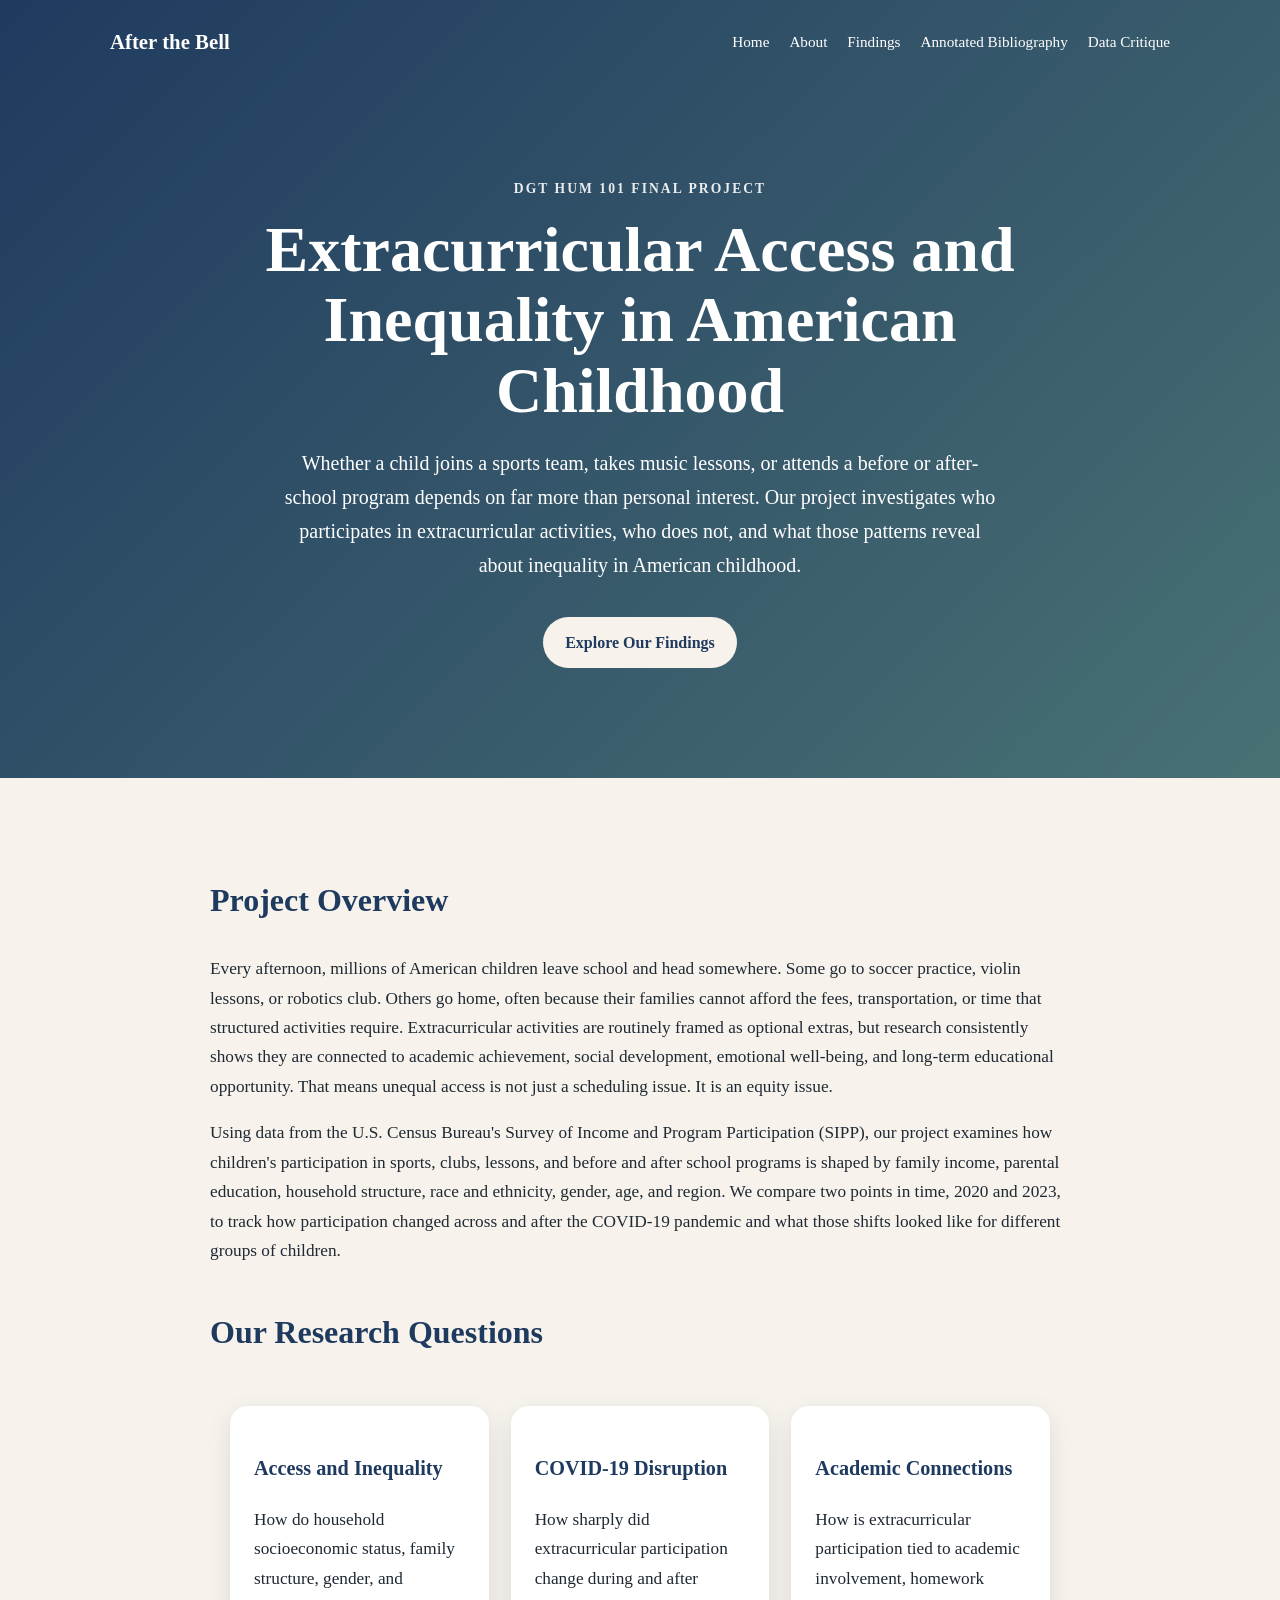
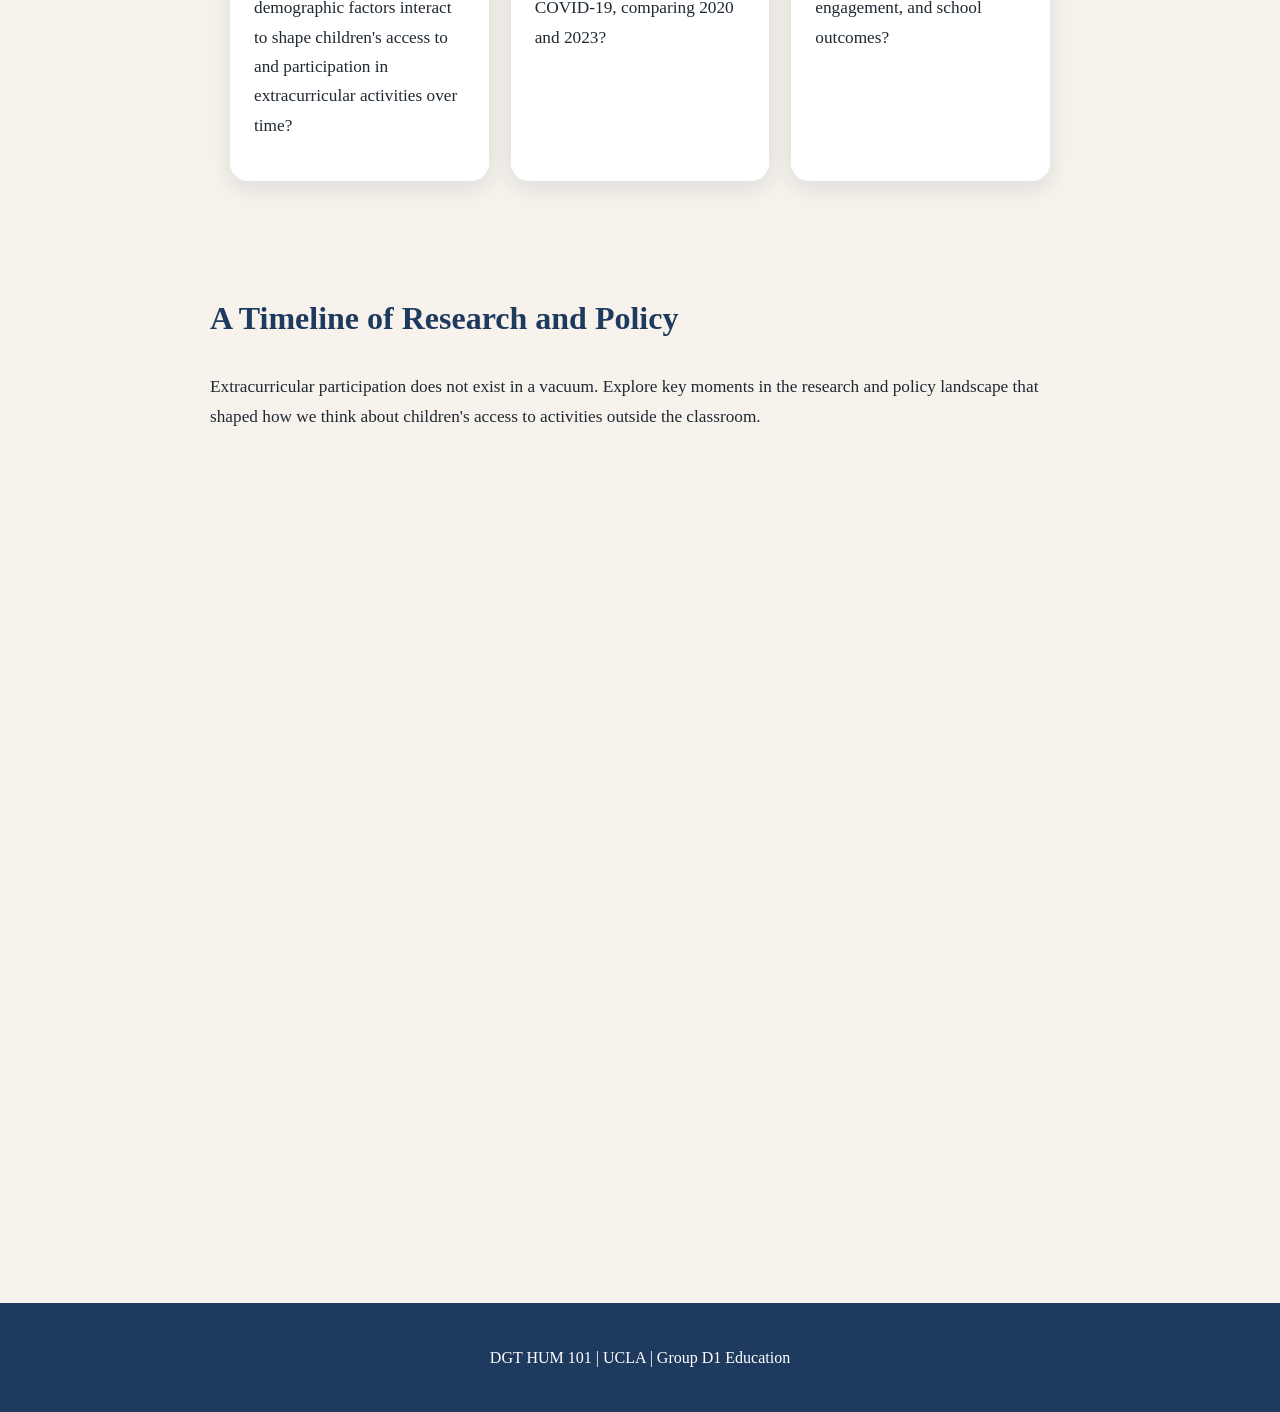
==== index.html @ 501446f0 "Increase iframe height from 650 to 750 pixels" ====
<!DOCTYPE html>
<html lang="en">
<head>
  <meta charset="UTF-8">
  <meta name="viewport" content="width=device-width, initial-scale=1.0">
  <title>After the Bell</title>
  <link rel="stylesheet" href="styles.css">
</head>
<body>

  <header class="site-header">
    <nav class="navbar">
      <a class="logo" href="index.html">After the Bell</a>
      <div class="nav-links">
        <a href="index.html">Home</a>
        <a href="about.html">About</a>
        <a href="findings.html">Findings</a>
        <a href="annotated-bibliography.html">Annotated Bibliography</a>
        <a href="data-critique.html">Data Critique</a>
      </div>
    </nav>

    <section class="hero">
      <p class="eyebrow">DGT HUM 101 Final Project</p>
      <h1>Extracurricular Access and Inequality in American Childhood</h1>
      <p class="hero-text">
        Whether a child joins a sports team, takes music lessons, or attends a before or after-school program depends on far more than personal interest. 
        Our project investigates who participates in extracurricular activities, who does not, and what those patterns reveal about inequality in American childhood.
      </p>
      <a class="button" href="findings.html">Explore Our Findings</a>
    </section>
  </header>

  <main>
    <section class="content-section">
    <section>
      <h2>Project Overview</h2>
      <p>
        Every afternoon, millions of American children leave school and head somewhere. 
        Some go to soccer practice, violin lessons, or robotics club. Others go home, often because their families cannot afford the fees, 
        transportation, or time that structured activities require. Extracurricular activities are routinely framed as optional extras,
        but research consistently shows they are connected to academic achievement, social development, emotional well-being, and long-term educational opportunity.
        That means unequal access is not just a scheduling issue. It is an equity issue.
      </p>

      <p>
        Using data from the U.S. Census Bureau's Survey of Income and Program Participation (SIPP), our project examines how children's participation in sports, 
        clubs, lessons, and before and after school programs is shaped by family income, parental education, household structure, race and ethnicity, gender, age, and region.
        We compare two points in time, 2020 and 2023, to track how participation changed across and after the COVID-19 pandemic and what those shifts looked like for different groups of children.
      </p>
    </section>

    <section>
      <h2>Our Research Questions</h2>
      <section class="cards">
        <article class="card">
          <h3>Access and Inequality</h3>
          <p>
            How do household socioeconomic status, family structure, gender, 
            and demographic factors interact to shape children's access to and participation in extracurricular activities over time?
          </p>
        </article>
  
        <article class="card">
          <h3>COVID-19 Disruption</h3>
          <p>
            How sharply did extracurricular participation change during and after COVID-19, comparing 2020 and 2023?
          </p>
        </article>
  
        <article class="card">
          <h3>Academic Connections</h3>
          <p>
            How is extracurricular participation tied to academic involvement, homework engagement, and school outcomes?
          </p>
        </article>
      </section>
     </section>

    <section>
      <h2>A Timeline of Research and Policy</h2>
      <p>
        Extracurricular participation does not exist in a vacuum. 
        Explore key moments in the research and policy landscape that shaped how we think 
        about children's access to activities outside the classroom.
      </p>

  <iframe
    src="https://cdn.knightlab.com/libs/timeline3/latest/embed/index.html?source=v2%3A2PACX-1vSemDMV5CW2QLBp4f_fW7P8PkrHpYRoCWIh-rMMzMi64seIf9PLdhzo-gPK044w-U2BcQFvkcOvZOTp&font=Default&lang=en&initial_zoom=2"
    width="90%"
    height="750"
    frameborder="0"
    allowfullscreen>
  </iframe>
</section>
    
    
  </main>

  <footer>
    <p>DGT HUM 101 | UCLA | Group D1 Education</p>
  </footer>

</body>
</html>
---- styles.css ----
* {
  box-sizing: border-box;
}

body {
  margin: 0;
  font-family: Georgia, "Times New Roman", serif;
  color: #1f2933;
  background: #f7f3ec;
  line-height: 1.7;
}

.navbar {
  max-width: 1100px;
  margin: 0 auto;
  padding: 24px 20px;
  display: flex;
  justify-content: space-between;
  align-items: center;
}

.logo {
  font-size: 1.3rem;
  font-weight: bold;
  color: #ffffff;
  text-decoration: none;
}

.nav-links {
  display: flex;
  gap: 20px;
}

.nav-links a {
  color: #ffffff;
  text-decoration: none;
  font-size: 0.95rem;
}

.nav-links a:hover {
  text-decoration: underline;
}

.site-header {
  background: linear-gradient(135deg, #1f3a5f, #497174);
  color: white;
  min-height: 70vh;
}

.page-header {
  background: linear-gradient(135deg, #1f3a5f, #497174);
  color: white;
}

.hero {
  max-width: 900px;
  margin: 0 auto;
  padding: 80px 20px 110px;
  text-align: center;
}

.page-title {
  max-width: 900px;
  margin: 0 auto;
  padding: 50px 20px 70px;
  text-align: center;
}

.eyebrow {
  text-transform: uppercase;
  letter-spacing: 0.15em;
  font-size: 0.85rem;
  font-weight: bold;
  opacity: 0.9;
}

h1 {
  font-size: clamp(2.3rem, 5vw, 4.8rem);
  line-height: 1.1;
  margin: 15px 0;
}

h2 {
  color: #1f3a5f;
  margin-top: 40px;
  font-size: 2rem;
}

h3 {
  color: #1f3a5f;
}

.hero-text {
  font-size: 1.25rem;
  max-width: 720px;
  margin: 20px auto 35px;
}

.button {
  display: inline-block;
  background: #f7f3ec;
  color: #1f3a5f;
  padding: 12px 22px;
  border-radius: 999px;
  text-decoration: none;
  font-weight: bold;
}

.button:hover {
  background: #ffffff;
}

.content-section {
  max-width: 900px;
  margin: 0 auto;
  padding: 55px 20px;
  font-size: 1.08rem;
}

.intro {
  font-size: 1.25rem;
  color: #334e68;
  border-left: 5px solid #497174;
  padding-left: 18px;
}

.highlight {
  background: #e8ded1;
  padding: 18px;
  border-radius: 14px;
  font-weight: bold;
}

.bibliography-section {
  max-width: 980px;
}

.bibliography-entry {
  background: #ffffff;
  border-radius: 18px;
  box-shadow: 0 10px 30px rgba(31, 58, 95, 0.12);
  margin-bottom: 24px;
  padding: 28px 32px;
}

.citation {
  margin: 0 0 16px;
  padding-left: 3em;
  text-indent: -3em;
}

.annotation {
  margin: 0 0 0 3em;
  color: #334e68;
}

cite {
  font-style: italic;
}

.findings-section {
  max-width: 1180px;
}

.findings-intro {
  max-width: 820px;
  margin: 0 auto 36px;
  text-align: center;
  color: #334e68;
  font-size: 1.15rem;
}

.finding {
  background: #ffffff;
  border-radius: 18px;
  box-shadow: 0 10px 30px rgba(31, 58, 95, 0.12);
  margin: 34px 0;
  overflow: hidden;
}

.map-image {
  display: block;
  width: min(620px, 100%);
  margin: 0 auto 38px;
  background: #ffffff;
  border: 1px solid #e8ded1;
  border-radius: 10px;
  box-shadow: 0 8px 24px rgba(31, 58, 95, 0.1);
}

.finding-text {
  padding: 30px 34px 12px;
}

.finding-label {
  color: #497174;
  font-weight: bold;
  letter-spacing: 0.12em;
  text-transform: uppercase;
  font-size: 0.78rem;
  margin: 0 0 10px;
}

.finding h2 {
  margin: 0 0 18px;
  font-size: clamp(1.55rem, 3vw, 2.2rem);
}

.finding h3 {
  margin-bottom: 8px;
}

.chart-image {
  display: block;
  width: min(760px, calc(100% - 48px));
  margin: 20px auto 30px;
  background: #ffffff;
  border: 1px solid #e8ded1;
  border-radius: 10px;
}

.interactive-chart {
  --chart-height: 560px;
  display: block;
  width: min(960px, calc(100% - 48px));
  margin: 20px auto 30px;
  background: #ffffff;
  border: 1px solid #e8ded1;
  border-radius: 10px;
  overflow: hidden;
}

.interactive-chart iframe {
  display: block;
  width: 100%;
  height: var(--chart-height);
  border: 0;
  background: #ffffff;
}

.interactive-chart.chart-medium {
  --chart-height: 560px;
}

.interactive-chart.chart-tall {
  --chart-height: 780px;
}

.interactive-chart.chart-map {
  --chart-height: 840px;
}

.timeline-section {
  max-width: 1100px;
  padding-top: 0;
}

.table-wrapper {
  overflow-x: auto;
  background: #ffffff;
  border-radius: 18px;
  box-shadow: 0 10px 30px rgba(31, 58, 95, 0.12);
}

.timeline-table {
  width: 100%;
  min-width: 850px;
  border-collapse: collapse;
}

.timeline-table th,
.timeline-table td {
  border-bottom: 1px solid #e8ded1;
  padding: 16px 18px;
  text-align: left;
  vertical-align: top;
}

.timeline-table th {
  background: #1f3a5f;
  color: #ffffff;
  font-size: 0.95rem;
}

.timeline-table td {
  background: #ffffff;
  font-size: 0.98rem;
}

.timeline-table td:first-child {
  font-weight: bold;
  color: #1f3a5f;
  white-space: nowrap;
}

.timeline-table tr:last-child td {
  border-bottom: 0;
}

.timeline-table ul {
  margin: 0;
  padding-left: 20px;
}

.timeline-table li + li {
  margin-top: 8px;
}

.cards {
  max-width: 1100px;
  margin: 0 auto;
  padding: 20px 20px 70px;
  display: grid;
  grid-template-columns: repeat(3, 1fr);
  gap: 22px;
}

.card,
.team-card {
  background: #ffffff;
  border-radius: 18px;
  padding: 24px;
  box-shadow: 0 8px 24px rgba(31, 58, 95, 0.12);
}

.team-grid {
  display: grid;
  grid-template-columns: repeat(3, 1fr);
  gap: 18px;
  margin-top: 20px;
}

footer {
  background: #1f3a5f;
  color: white;
  text-align: center;
  padding: 25px 20px;
  margin-top: 40px;
}

@media (max-width: 800px) {
  .navbar {
    flex-direction: column;
    gap: 15px;
  }

  .nav-links {
    flex-wrap: wrap;
    justify-content: center;
  }

  .cards,
  .team-grid {
    grid-template-columns: 1fr;
  }

  .finding-text {
    padding: 24px 22px 8px;
  }

  .chart-image {
    width: calc(100% - 28px);
  }

  .interactive-chart {
    width: calc(100% - 28px);
  }

  .interactive-chart.chart-medium {
    --chart-height: 620px;
  }

  .interactive-chart.chart-tall {
    --chart-height: 860px;
  }

  .interactive-chart.chart-map {
    --chart-height: 900px;
  }

  .timeline-section {
    padding-top: 20px;
  }

  .bibliography-entry {
    padding: 22px;
  }

  .citation {
    padding-left: 2em;
    text-indent: -2em;
  }

  .annotation {
    margin-left: 2em;
  }
}

.essay-card {
  background: #ffffff;
  padding: 42px;
  border-radius: 22px;
  box-shadow: 0 10px 30px rgba(31, 58, 95, 0.12);
}

.essay-card p {
  margin-bottom: 24px;
  text-indent: 2em;
}

@media (max-width: 800px) {
  .essay-card {
    padding: 24px;
  }

  .essay-card p {
    text-indent: 0;
  }
}
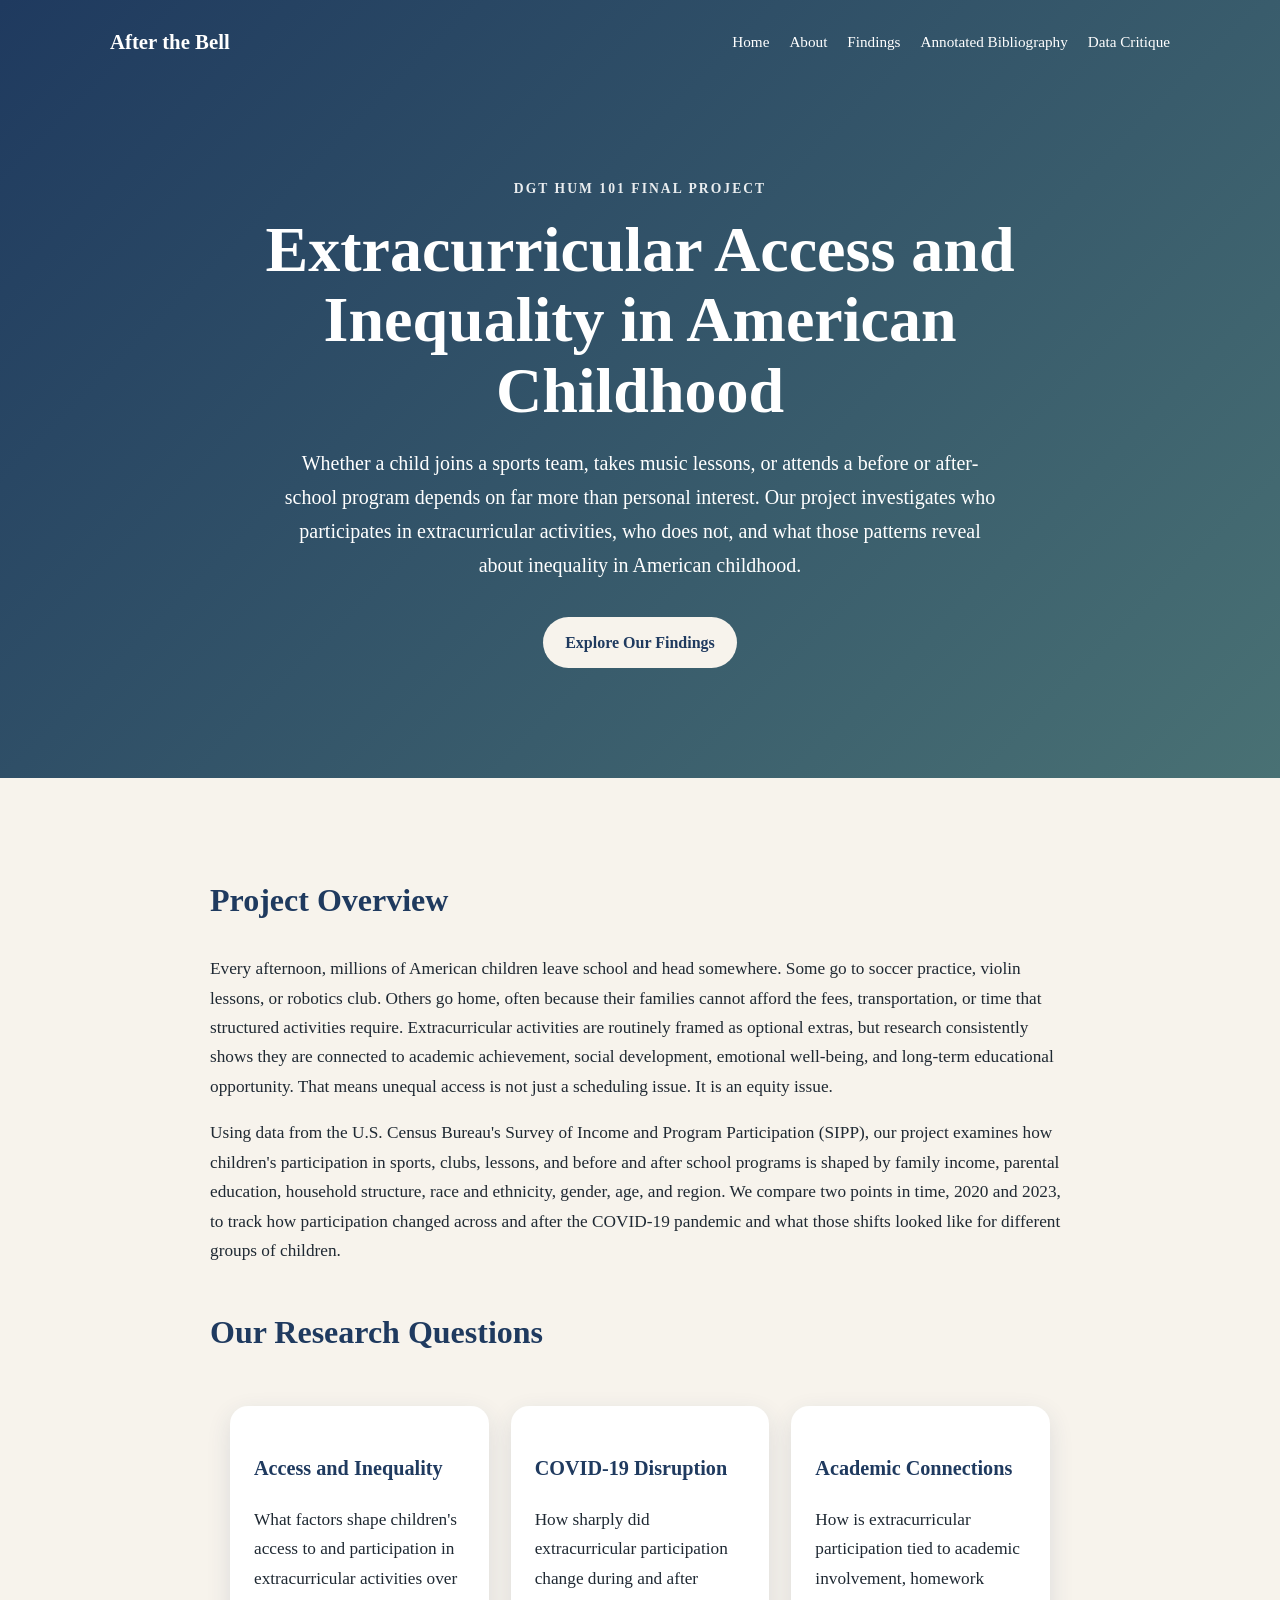
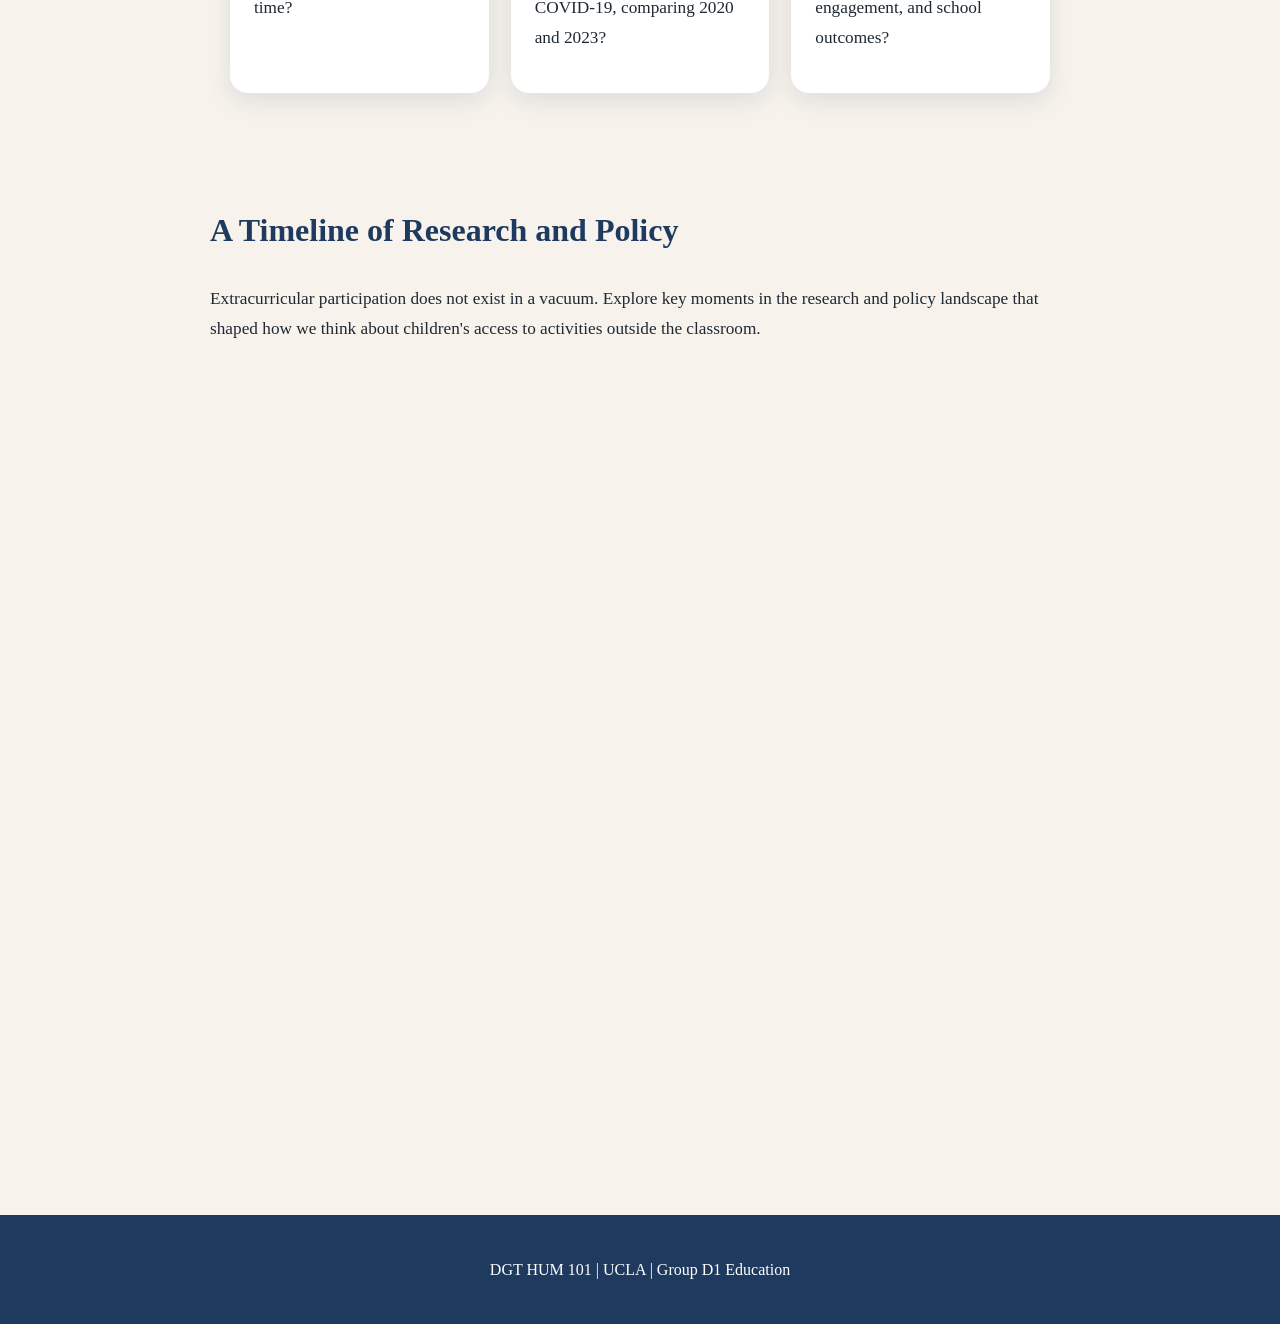
==== commit 77304214: "Changed research question 1 Changed research question phrasing based on TA feedback" ====
--- a/index.html
+++ b/index.html
@@ -56,8 +56,7 @@
         <article class="card">
           <h3>Access and Inequality</h3>
           <p>
-            How do household socioeconomic status, family structure, gender, 
-            and demographic factors interact to shape children's access to and participation in extracurricular activities over time?
+            What factors shape children's access to and participation in extracurricular activities over time? 
           </p>
         </article>
   
--- a/styles.css
+++ b/styles.css
@@ -8,6 +8,18 @@
   color: #1f2933;
   background: #f7f3ec;
   line-height: 1.7;
+}
+
+.sr-only {
+  position: absolute;
+  width: 1px;
+  height: 1px;
+  padding: 0;
+  margin: -1px;
+  overflow: hidden;
+  clip: rect(0, 0, 0, 0);
+  white-space: nowrap;
+  border: 0;
 }
 
 .navbar {
@@ -131,6 +143,14 @@
   font-weight: bold;
 }
 
+.todo-note {
+  color: #334e68;
+  background: #ffffff;
+  border: 1px dashed #497174;
+  border-radius: 10px;
+  padding: 18px;
+}
+
 .bibliography-section {
   max-width: 980px;
 }
@@ -330,6 +350,20 @@
   margin-top: 20px;
 }
 
+.team-photo {
+  display: block;
+  width: 100%;
+  aspect-ratio: 1 / 1;
+  object-fit: cover;
+  object-position: center;
+  border-radius: 10px;
+  margin-bottom: 18px;
+}
+
+.team-card h3 {
+  margin-top: 0;
+}
+
 footer {
   background: #1f3a5f;
   color: white;
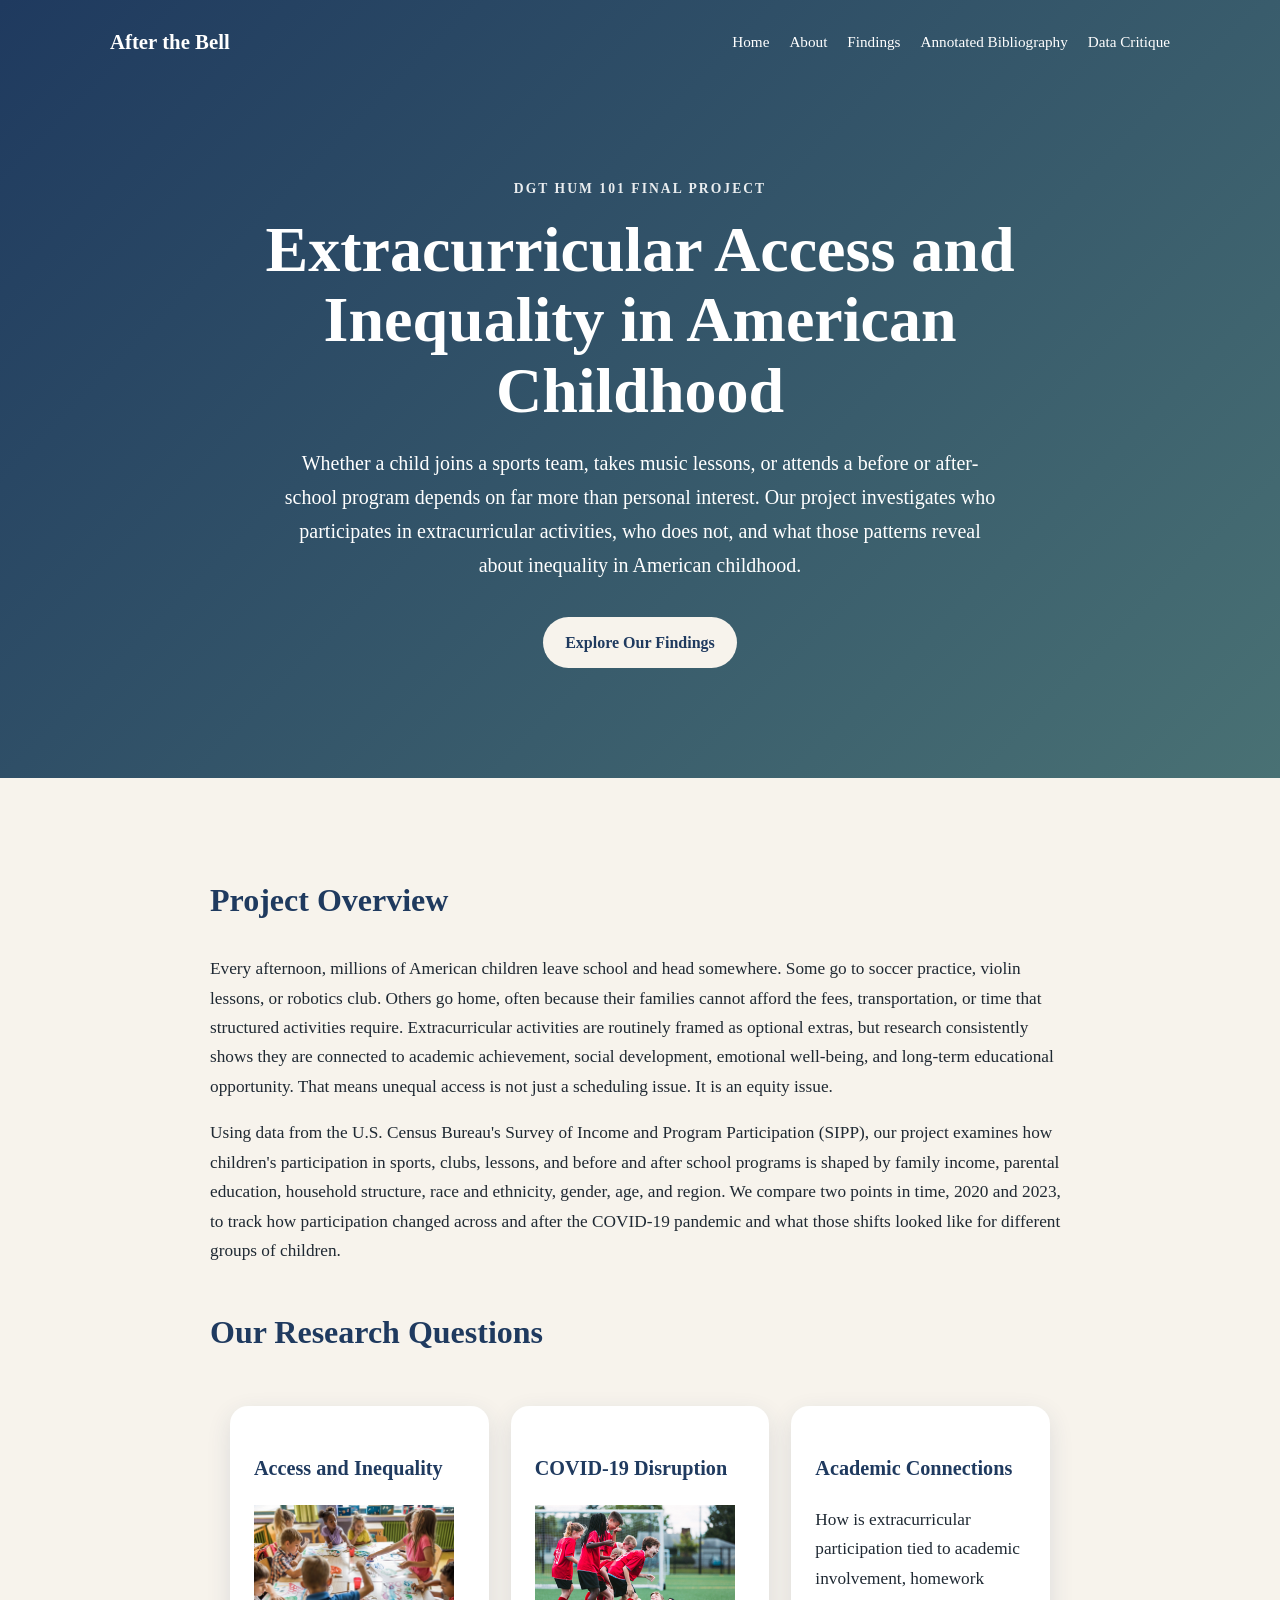
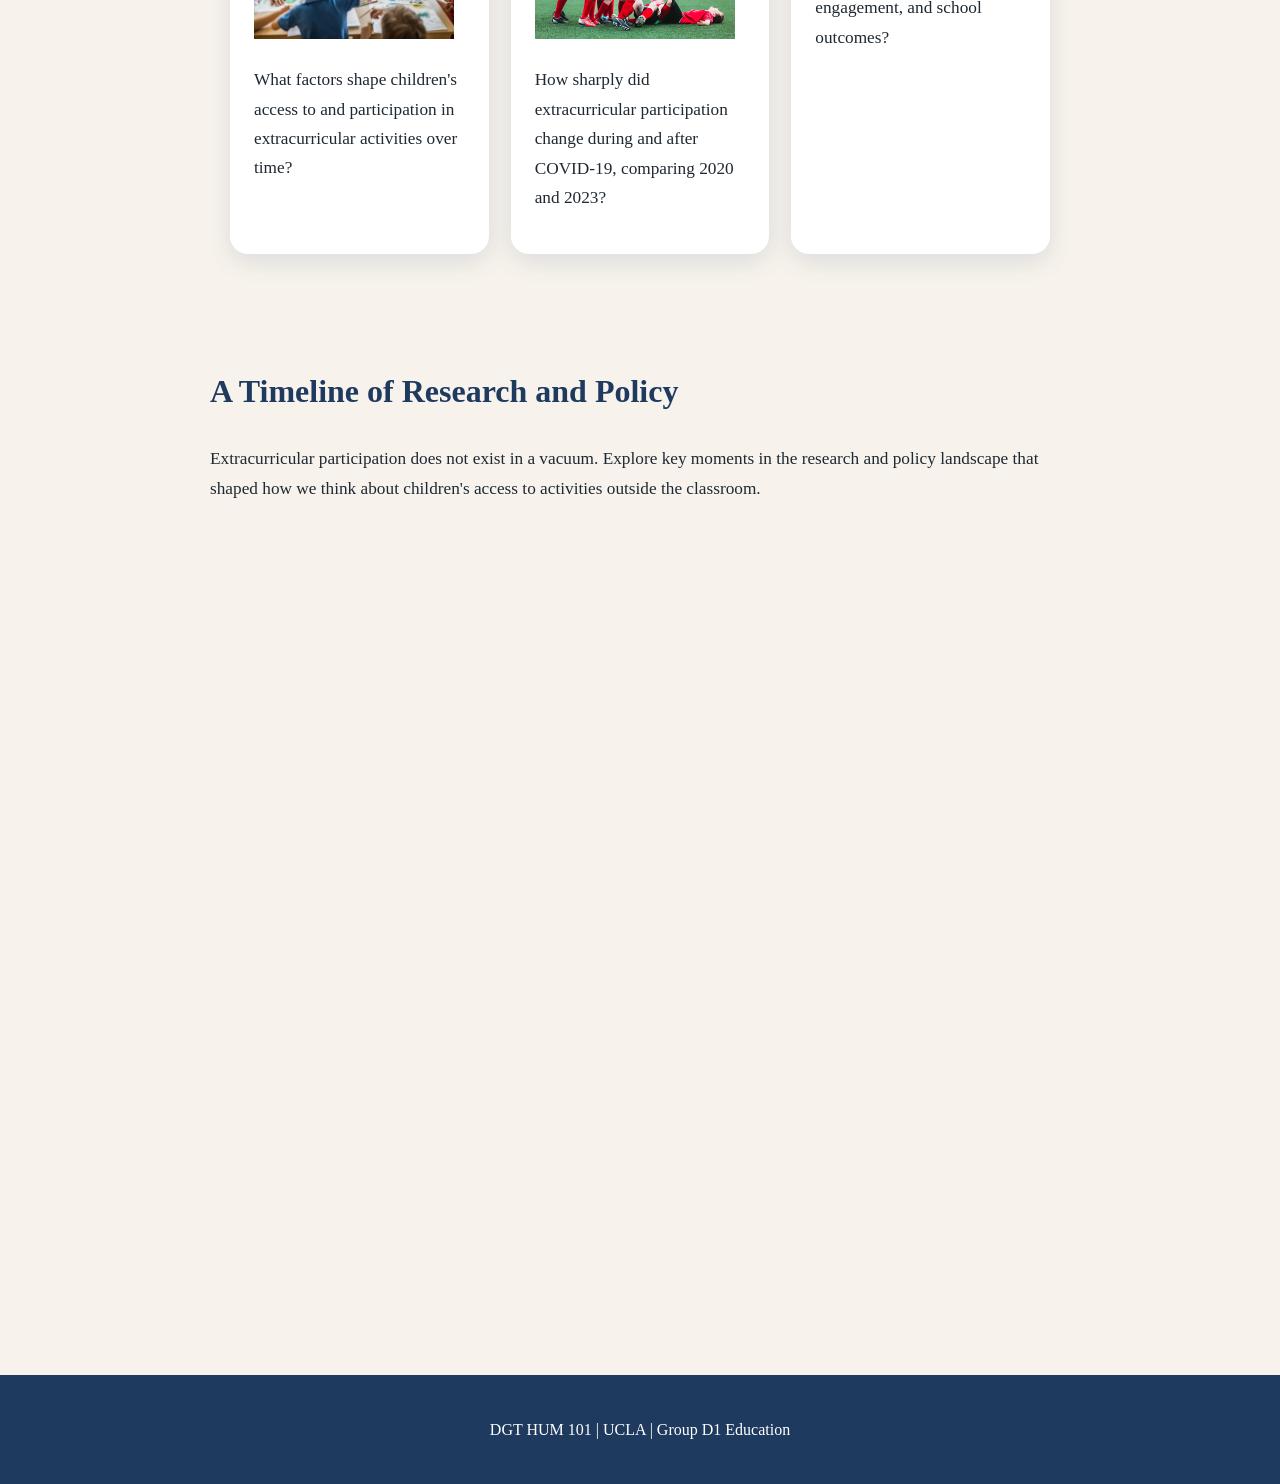
==== commit 21ee61ef: "Add images to research question cards in index.html" ====
--- a/index.html
+++ b/index.html
@@ -55,6 +55,9 @@
       <section class="cards">
         <article class="card">
           <h3>Access and Inequality</h3>
+          <img src="assets/children-painting.png"
+           alt="Children participating in activities"
+           width="200">
           <p>
             What factors shape children's access to and participation in extracurricular activities over time? 
           </p>
@@ -62,6 +65,9 @@
   
         <article class="card">
           <h3>COVID-19 Disruption</h3>
+           <img src="assets/soccer.png"
+            alt="Youth soccer activity"
+           width="200">
           <p>
             How sharply did extracurricular participation change during and after COVID-19, comparing 2020 and 2023?
           </p>
--- a/styles.css
+++ b/styles.css
@@ -156,15 +156,12 @@
 }
 
 .bibliography-entry {
-  background: #ffffff;
-  border-radius: 18px;
-  box-shadow: 0 10px 30px rgba(31, 58, 95, 0.12);
-  margin-bottom: 24px;
-  padding: 28px 32px;
+  margin: 0 0 22px;
+  padding: 0;
 }
 
 .citation {
-  margin: 0 0 16px;
+  margin: 0;
   padding-left: 3em;
   text-indent: -3em;
 }
@@ -210,6 +207,33 @@
 
 .finding-text {
   padding: 30px 34px 12px;
+}
+
+.finding-text-after {
+  padding-top: 0;
+  padding-bottom: 30px;
+}
+
+.research-question-group .figure-block {
+  border-top: 1px solid #e8ded1;
+}
+
+.research-question-group .figure-block .finding-text {
+  padding-top: 28px;
+}
+
+.research-question-group .figure-block .finding-text-after {
+  padding-top: 0;
+}
+
+.graphic-caption {
+  width: min(880px, calc(100% - 64px));
+  margin: 0 auto 28px;
+  color: #52606d;
+  font-size: 0.92rem;
+  font-style: italic;
+  line-height: 1.55;
+  text-align: center;
 }
 
 .finding-label {
@@ -243,7 +267,7 @@
   --chart-height: 560px;
   display: block;
   width: min(960px, calc(100% - 48px));
-  margin: 20px auto 30px;
+  margin: 20px auto 12px;
   background: #ffffff;
   border: 1px solid #e8ded1;
   border-radius: 10px;
@@ -417,7 +441,7 @@
   }
 
   .bibliography-entry {
-    padding: 22px;
+    margin-bottom: 18px;
   }
 
   .citation {
@@ -430,24 +454,69 @@
   }
 }
 
+.data-critique-section {
+  max-width: 1040px;
+}
+
 .essay-card {
-  background: #ffffff;
-  padding: 42px;
-  border-radius: 22px;
-  box-shadow: 0 10px 30px rgba(31, 58, 95, 0.12);
+  background: transparent;
+  padding: 0;
+  border-radius: 0;
+  box-shadow: none;
 }
 
 .essay-card p {
-  margin-bottom: 24px;
-  text-indent: 2em;
+  margin: 0 0 24px;
+  text-indent: 0;
+}
+
+.critique-visual-row {
+  display: grid;
+  gap: 30px;
+  align-items: center;
+  margin: 8px 0 28px;
+}
+
+.critique-visual-row.image-right {
+  grid-template-columns: minmax(0, 1fr) minmax(180px, 240px);
+}
+
+.critique-visual-row.image-left {
+  grid-template-columns: minmax(220px, 320px) minmax(0, 1fr);
+}
+
+.critique-copy p {
+  margin-bottom: 0;
+}
+
+.critique-image {
+  margin: 0;
+  justify-self: center;
+}
+
+.critique-image img {
+  display: block;
+  width: 100%;
+  height: auto;
+}
+
+.census-logo-figure {
+  max-width: 220px;
+}
+
+.wordcloud-figure {
+  max-width: 320px;
 }
 
 @media (max-width: 800px) {
   .essay-card {
-    padding: 24px;
-  }
-
-  .essay-card p {
-    text-indent: 0;
-  }
-}
+    padding: 0;
+  }
+
+  .critique-visual-row,
+  .critique-visual-row.image-right,
+  .critique-visual-row.image-left {
+    grid-template-columns: 1fr;
+    gap: 18px;
+  }
+}
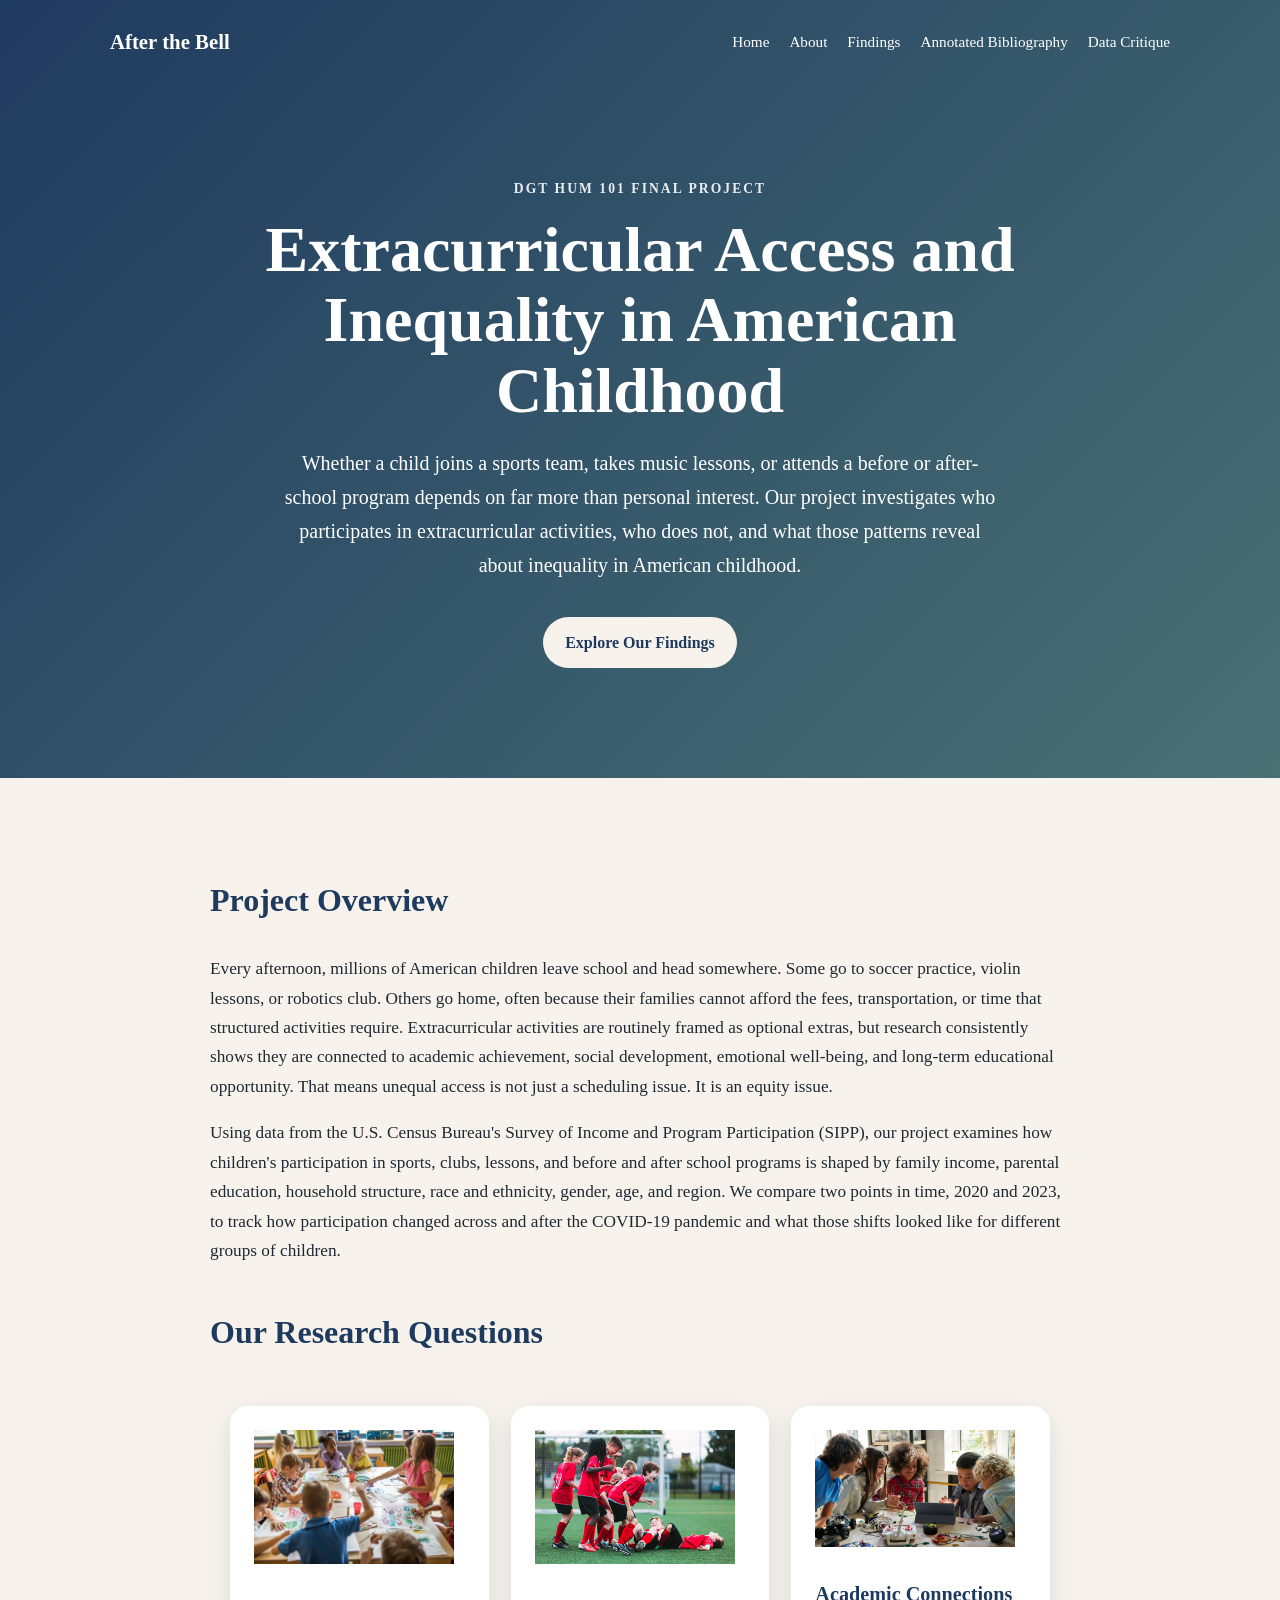
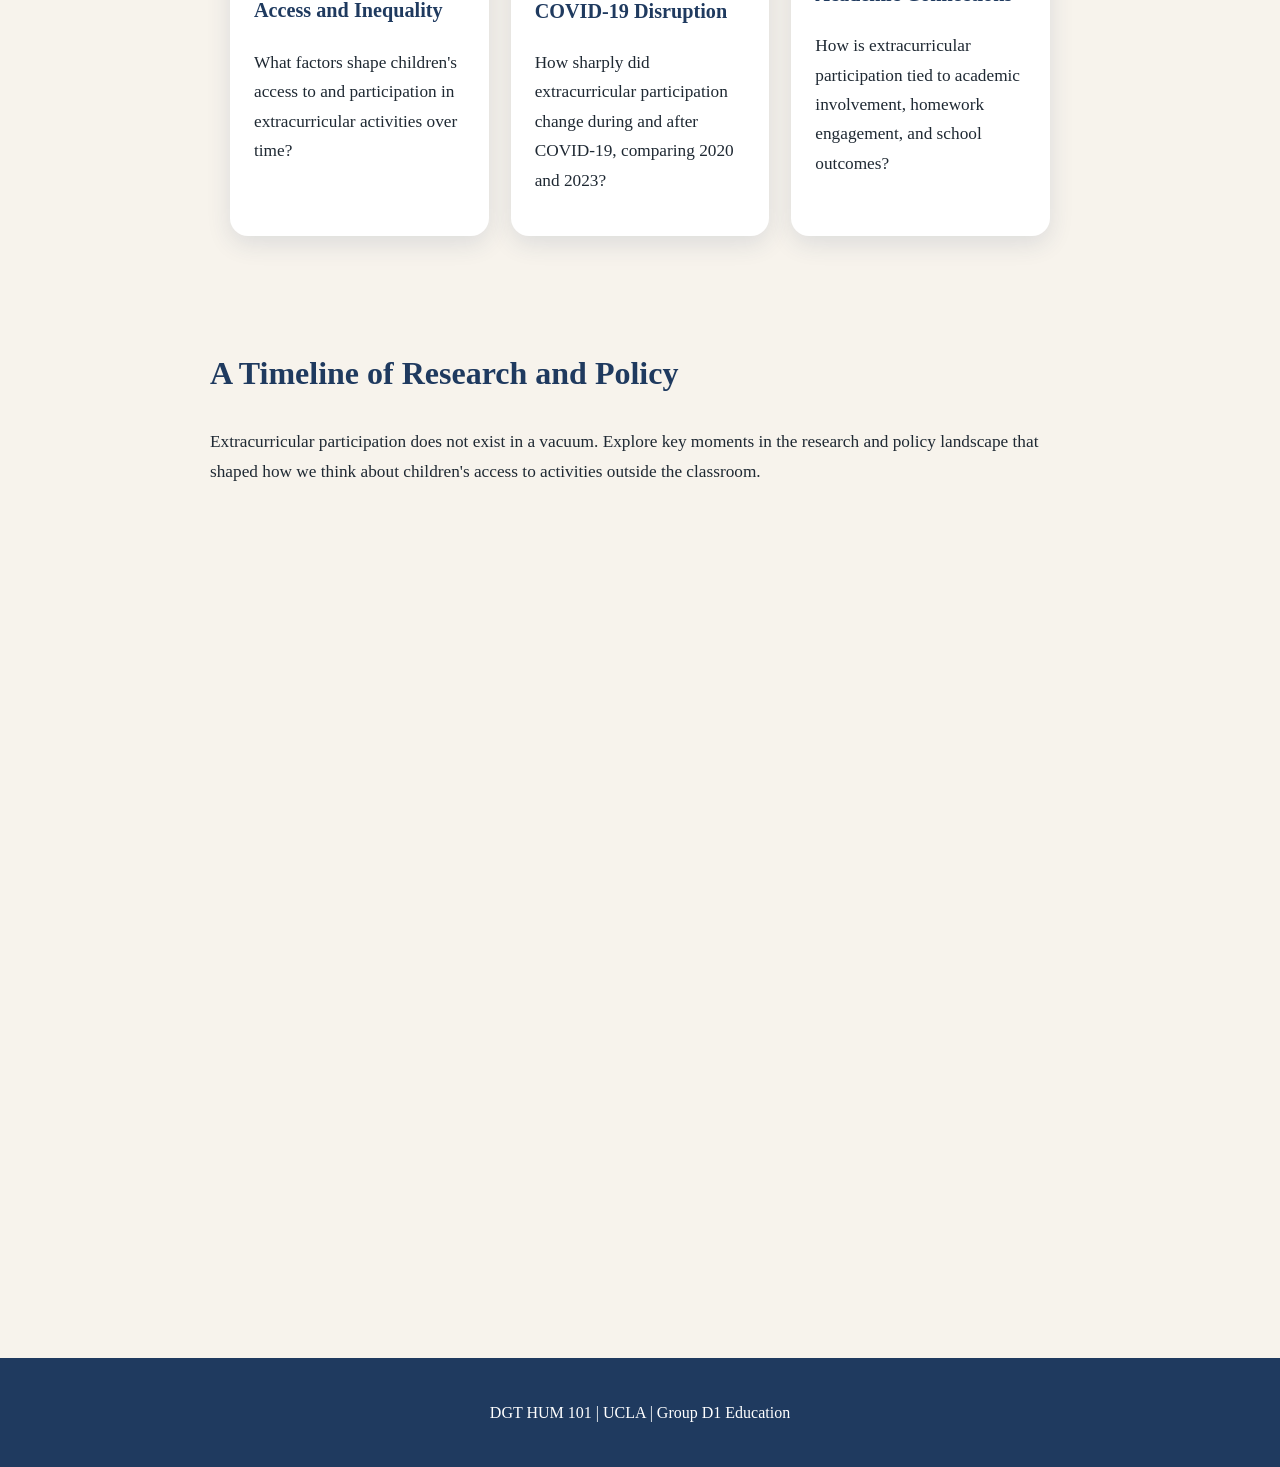
==== commit 439e7be9: "Changing placement of images on the research question cards" ====
--- a/index.html
+++ b/index.html
@@ -54,26 +54,29 @@
       <h2>Our Research Questions</h2>
       <section class="cards">
         <article class="card">
-          <h3>Access and Inequality</h3>
           <img src="assets/children-painting.png"
            alt="Children participating in activities"
            width="200">
+          <h3>Access and Inequality</h3>
           <p>
             What factors shape children's access to and participation in extracurricular activities over time? 
           </p>
         </article>
   
         <article class="card">
-          <h3>COVID-19 Disruption</h3>
-           <img src="assets/soccer.png"
+          <img src="assets/soccer.png"
             alt="Youth soccer activity"
            width="200">
+          <h3>COVID-19 Disruption</h3>
           <p>
             How sharply did extracurricular participation change during and after COVID-19, comparing 2020 and 2023?
           </p>
         </article>
   
         <article class="card">
+          <img src="assets/studying.png"
+           alt="Student studying"
+           width="200">
           <h3>Academic Connections</h3>
           <p>
             How is extracurricular participation tied to academic involvement, homework engagement, and school outcomes?
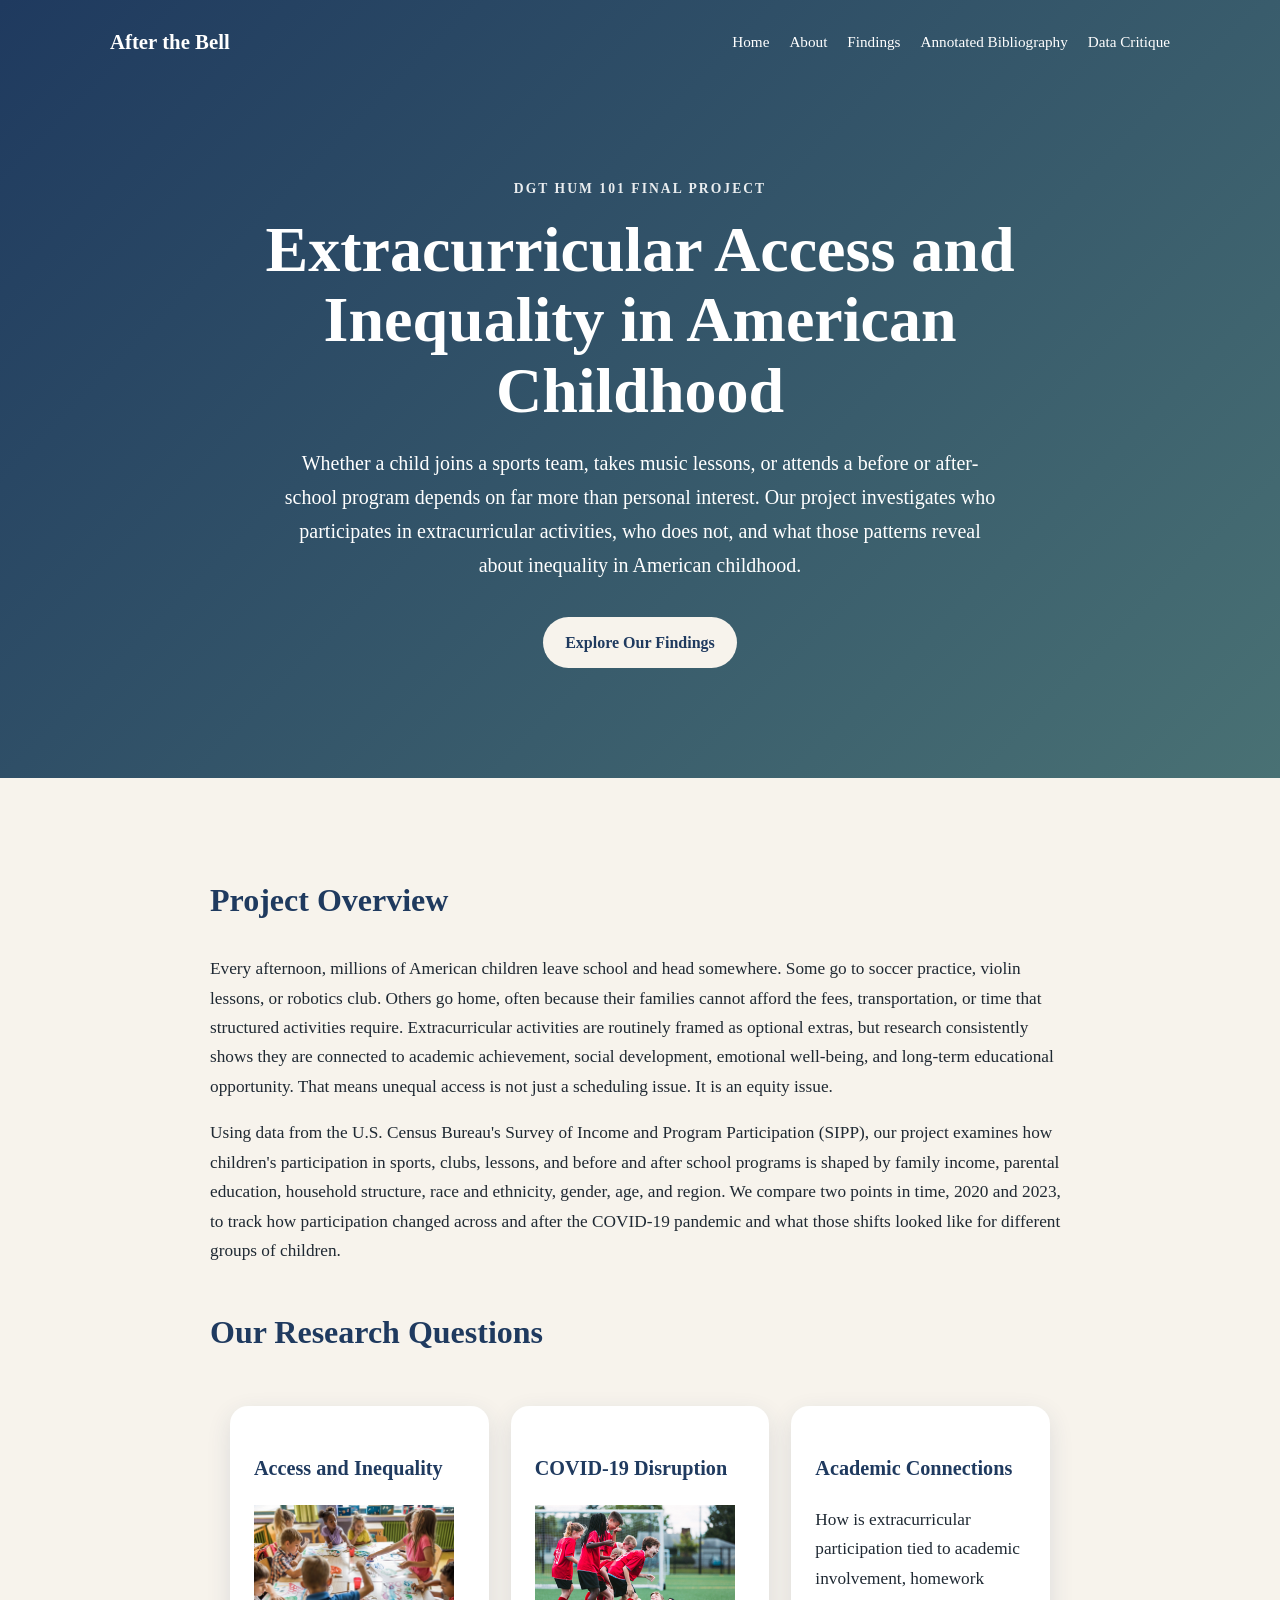
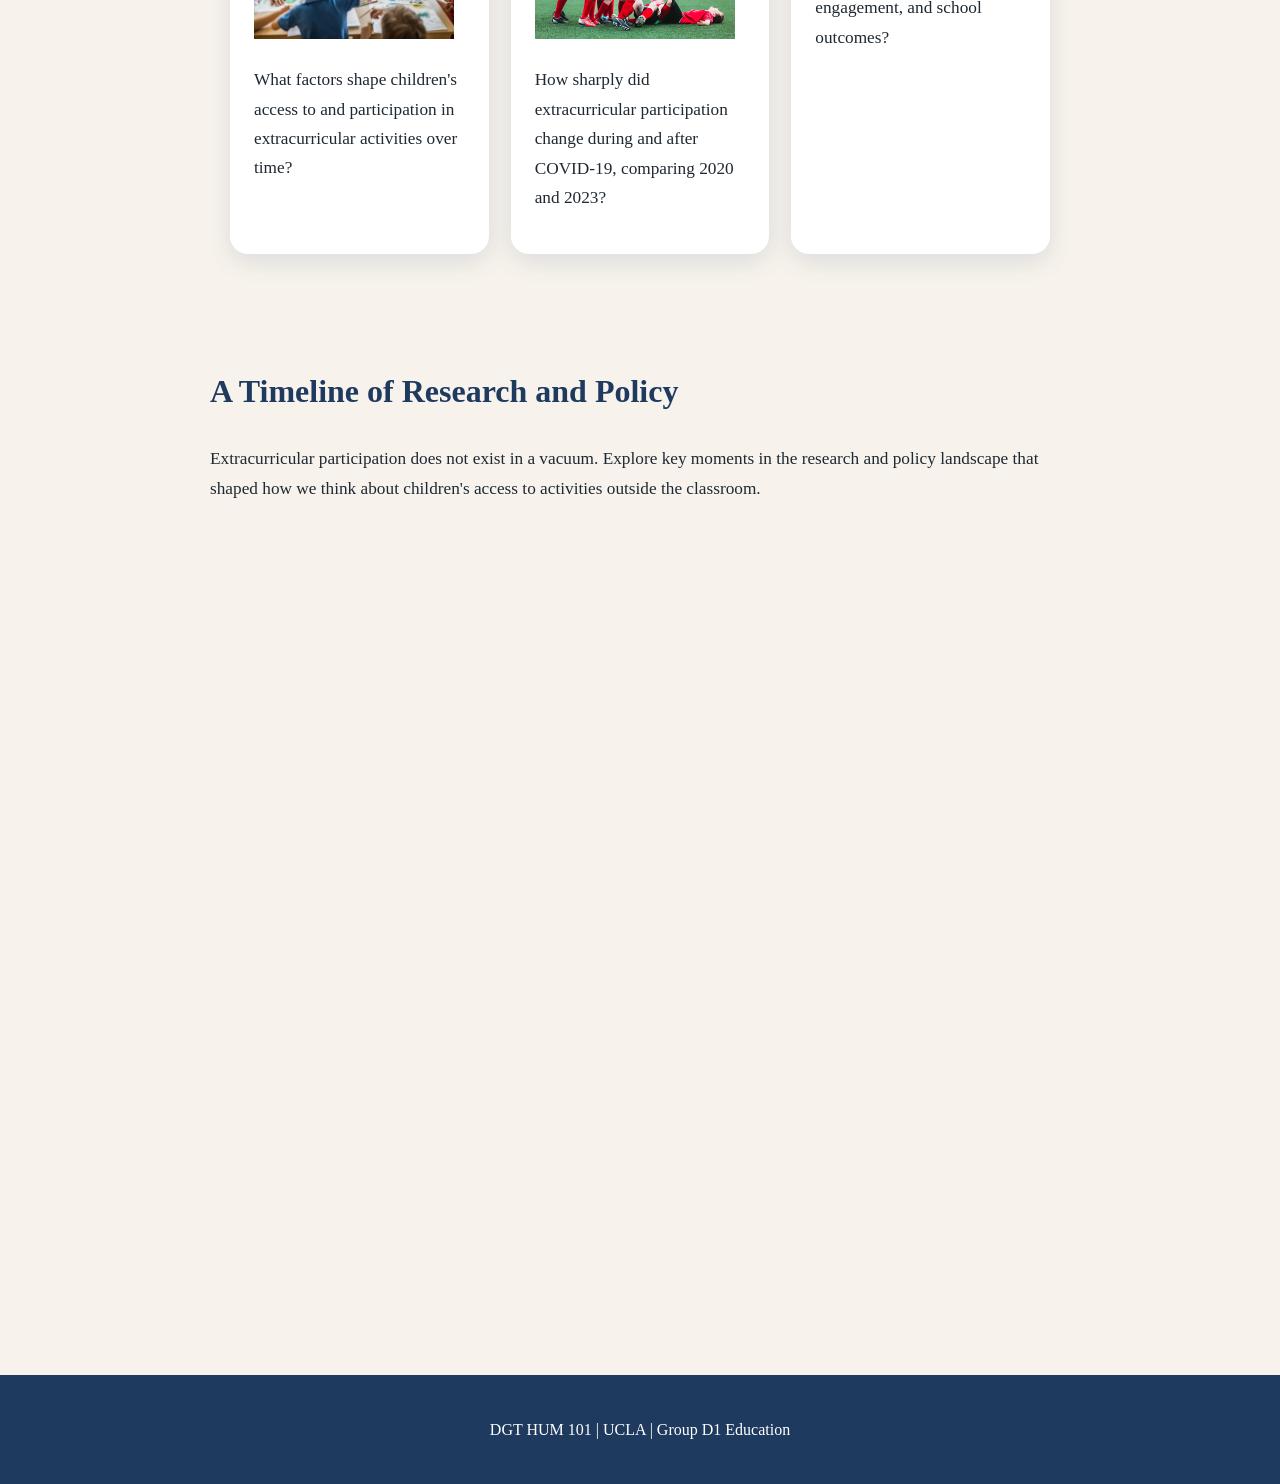
==== commit bec1d51c: "Linking Research questions to parts of the findings page" ====
--- a/index.html
+++ b/index.html
@@ -52,36 +52,39 @@
 
     <section>
       <h2>Our Research Questions</h2>
-      <section class="cards">
-        <article class="card">
-          <img src="assets/children-painting.png"
-           alt="Children participating in activities"
-           width="200">
-          <h3>Access and Inequality</h3>
-          <p>
-            What factors shape children's access to and participation in extracurricular activities over time? 
-          </p>
-        </article>
-  
-        <article class="card">
-          <img src="assets/soccer.png"
-            alt="Youth soccer activity"
-           width="200">
-          <h3>COVID-19 Disruption</h3>
-          <p>
-            How sharply did extracurricular participation change during and after COVID-19, comparing 2020 and 2023?
-          </p>
-        </article>
-  
-        <article class="card">
-          <img src="assets/studying.png"
-           alt="Student studying"
-           width="200">
-          <h3>Academic Connections</h3>
-          <p>
-            How is extracurricular participation tied to academic involvement, homework engagement, and school outcomes?
-          </p>
-        </article>
+        <section class="cards">
+          <article class="card">
+            <a href="findings.html#question-1" style="text-decoration: none; color: inherit;">
+              <h3>Access and Inequality</h3>
+              <img src="assets/children-painting.png"
+               alt="Children participating in activities"
+               width="200">
+              <p>
+                What factors shape children's access to and participation in extracurricular activities over time? 
+              </p>
+            </a>
+          </article>
+        
+          <article class="card">
+            <a href="findings.html#question-2" style="text-decoration: none; color: inherit;">
+              <h3>COVID-19 Disruption</h3>
+               <img src="assets/soccer.png"
+                alt="Youth soccer activity"
+               width="200">
+              <p>
+                How sharply did extracurricular participation change during and after COVID-19, comparing 2020 and 2023?
+              </p>
+            </a>
+          </article>
+        
+          <article class="card">
+            <a href="findings.html#question-3" style="text-decoration: none; color: inherit;">
+              <h3>Academic Connections</h3>
+              <p>
+                How is extracurricular participation tied to academic involvement, homework engagement, and school outcomes?
+              </p>
+            </a>
+          </article>
       </section>
      </section>
 
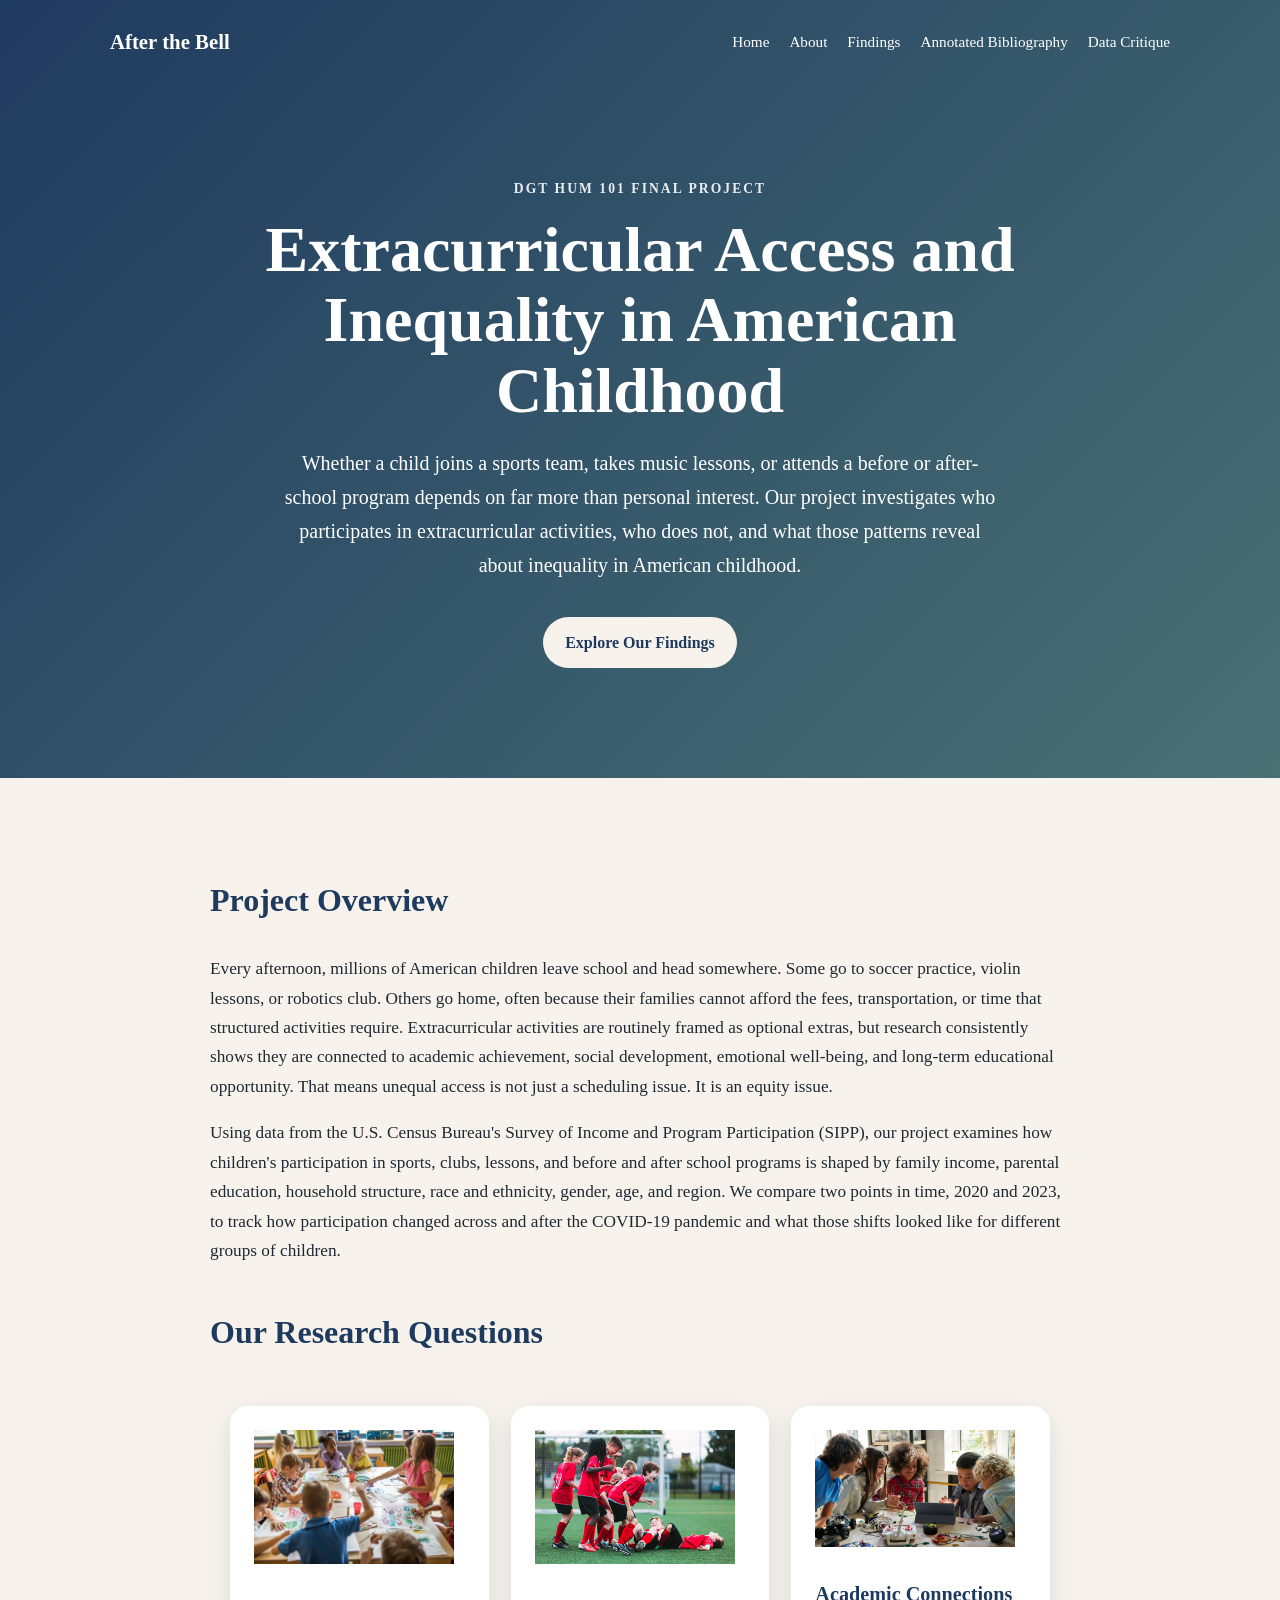
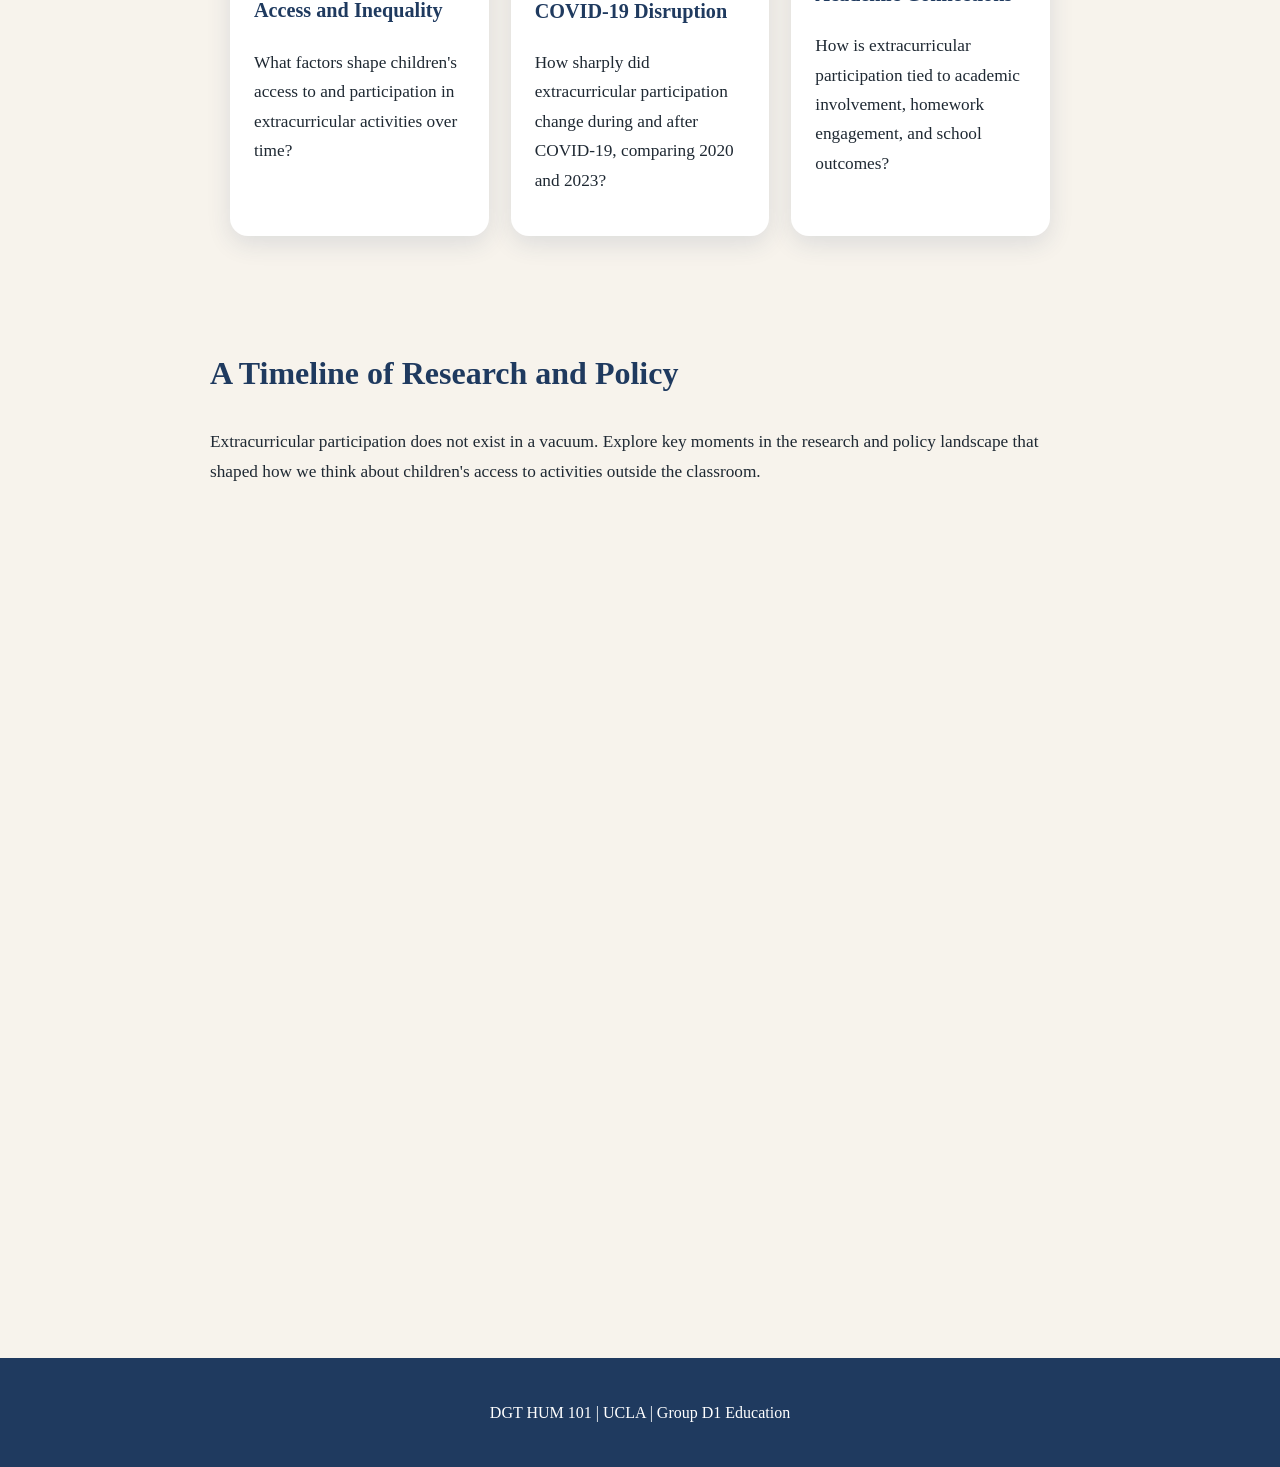
==== commit 8487aa49: "Refactor card elements in index.html" ====
--- a/index.html
+++ b/index.html
@@ -54,11 +54,11 @@
       <h2>Our Research Questions</h2>
         <section class="cards">
           <article class="card">
+             <img src="assets/children-painting.png"
+               alt="Children participating in activities"
+               width="200">
             <a href="findings.html#question-1" style="text-decoration: none; color: inherit;">
               <h3>Access and Inequality</h3>
-              <img src="assets/children-painting.png"
-               alt="Children participating in activities"
-               width="200">
               <p>
                 What factors shape children's access to and participation in extracurricular activities over time? 
               </p>
@@ -66,11 +66,11 @@
           </article>
         
           <article class="card">
+            <img src="assets/soccer.png"
+                alt="Youth soccer activity"
+               width="200">
             <a href="findings.html#question-2" style="text-decoration: none; color: inherit;">
               <h3>COVID-19 Disruption</h3>
-               <img src="assets/soccer.png"
-                alt="Youth soccer activity"
-               width="200">
               <p>
                 How sharply did extracurricular participation change during and after COVID-19, comparing 2020 and 2023?
               </p>
@@ -78,6 +78,9 @@
           </article>
         
           <article class="card">
+            <img src="assets/studying.png"
+             alt="Student studying"
+             width="200">
             <a href="findings.html#question-3" style="text-decoration: none; color: inherit;">
               <h3>Academic Connections</h3>
               <p>
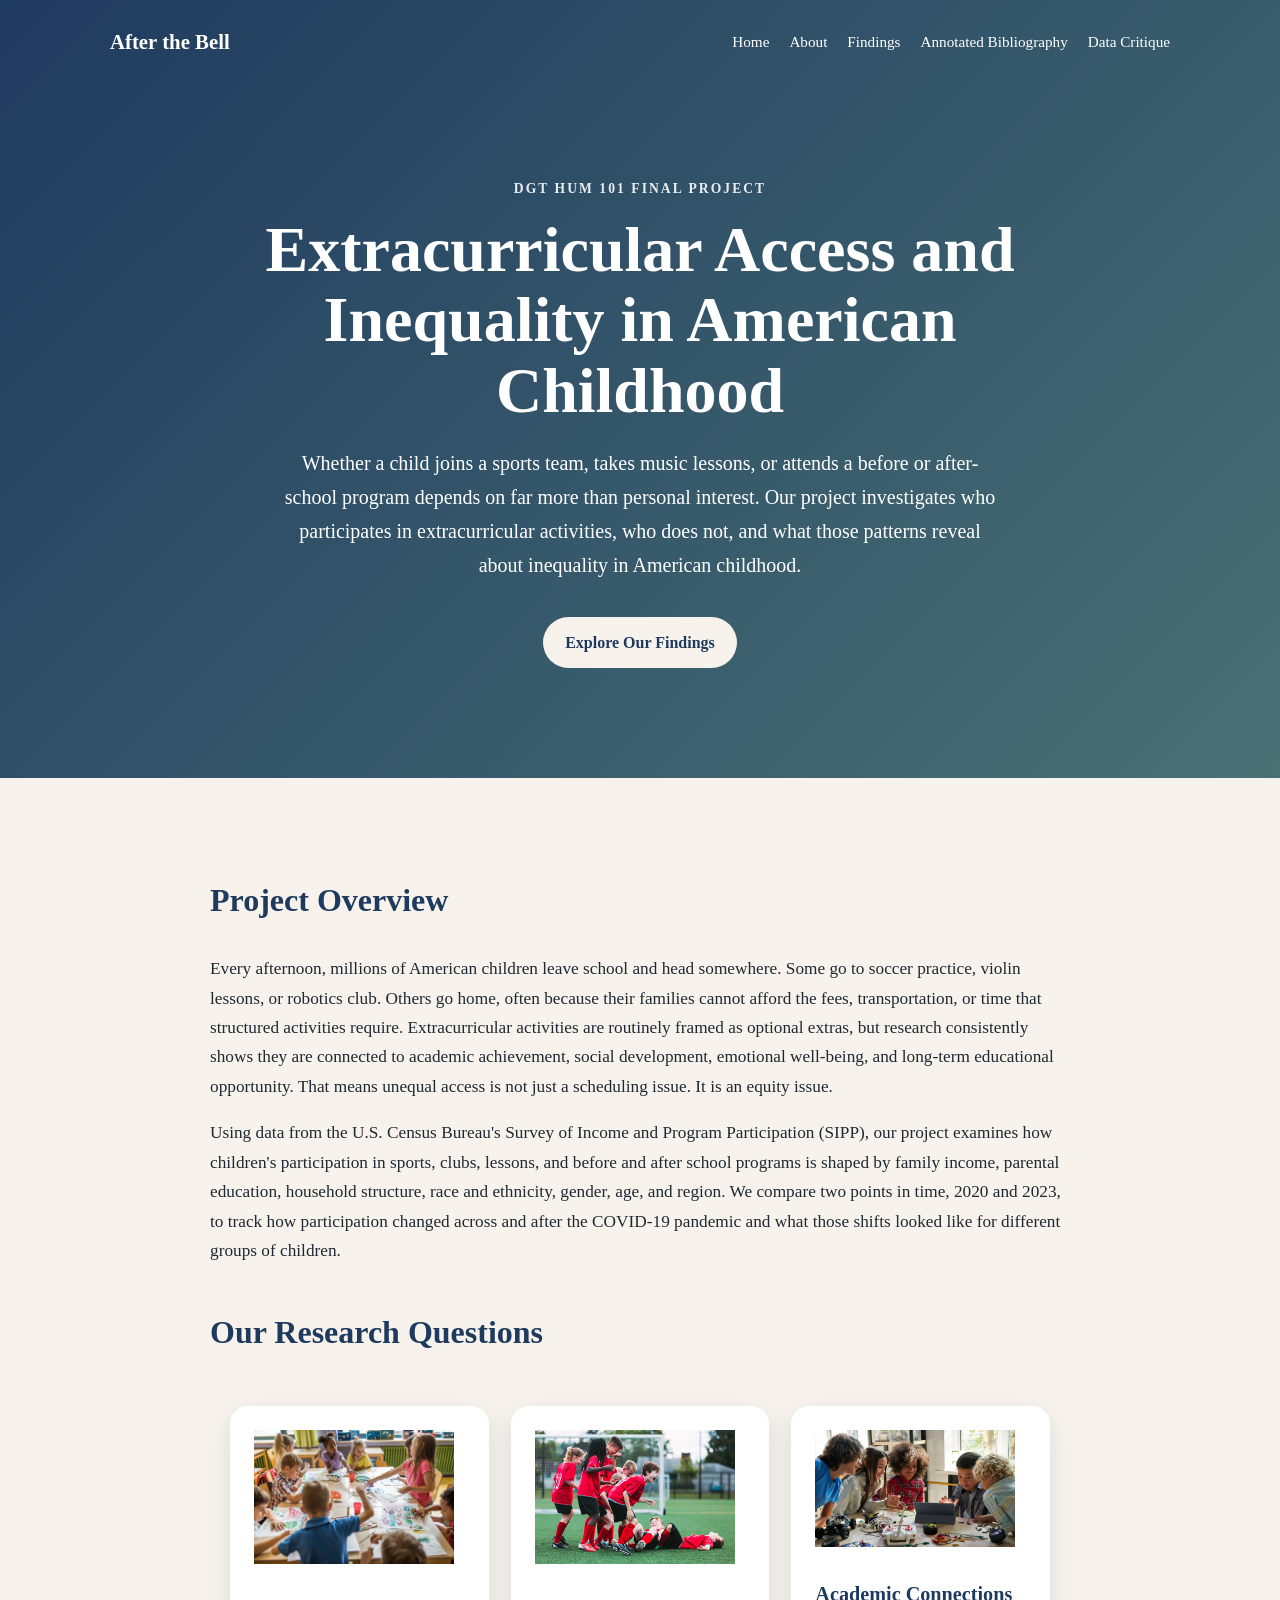
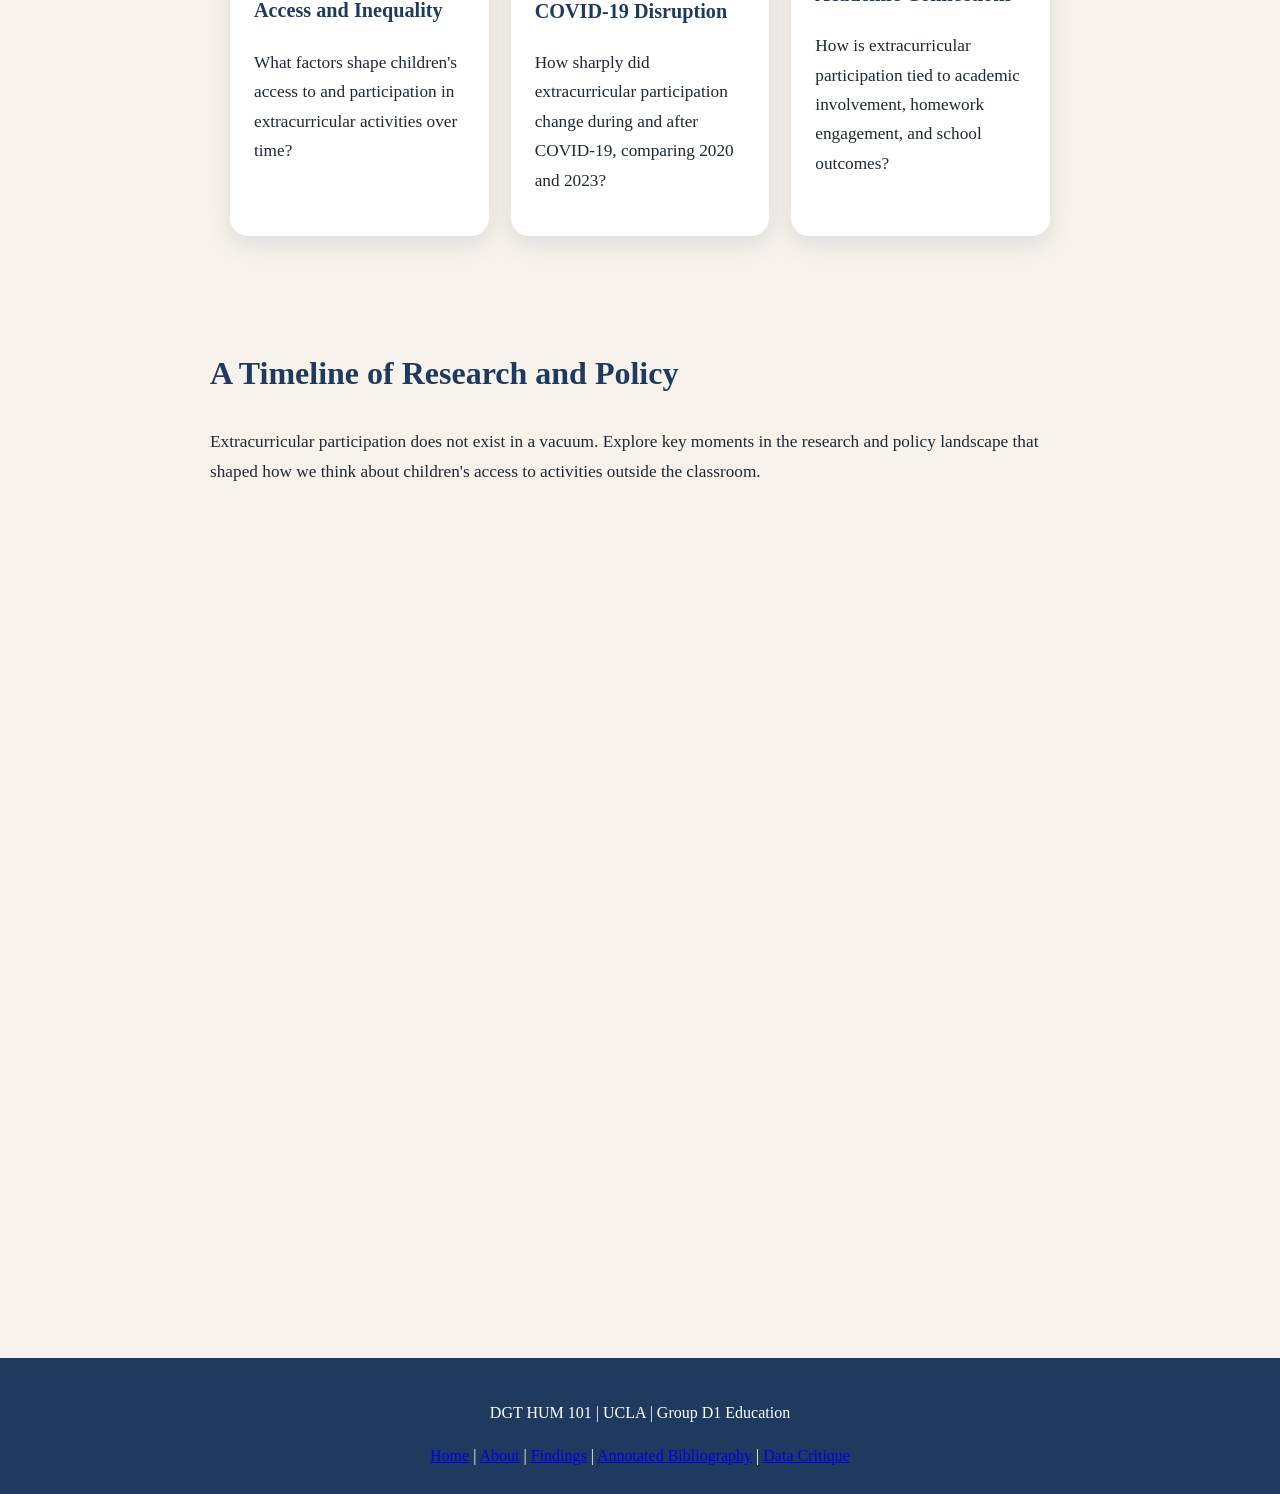
==== commit 7c08a697: "Add footer navigation links to index.html" ====
--- a/index.html
+++ b/index.html
@@ -113,6 +113,17 @@
 
   <footer>
     <p>DGT HUM 101 | UCLA | Group D1 Education</p>
+    <nav class="footer-nav">
+      <a href="index.html">Home</a>
+      <span class="separator">|</span>
+      <a href="about.html">About</a>
+      <span class="separator">|</span>
+      <a href="findings.html">Findings</a>
+      <span class="separator">|</span>
+      <a href="annotated-bibliography.html">Annotated Bibliography</a>
+      <span class="separator">|</span>
+      <a href="data-critique.html">Data Critique</a>
+    </nav>
   </footer>
 
 </body>
